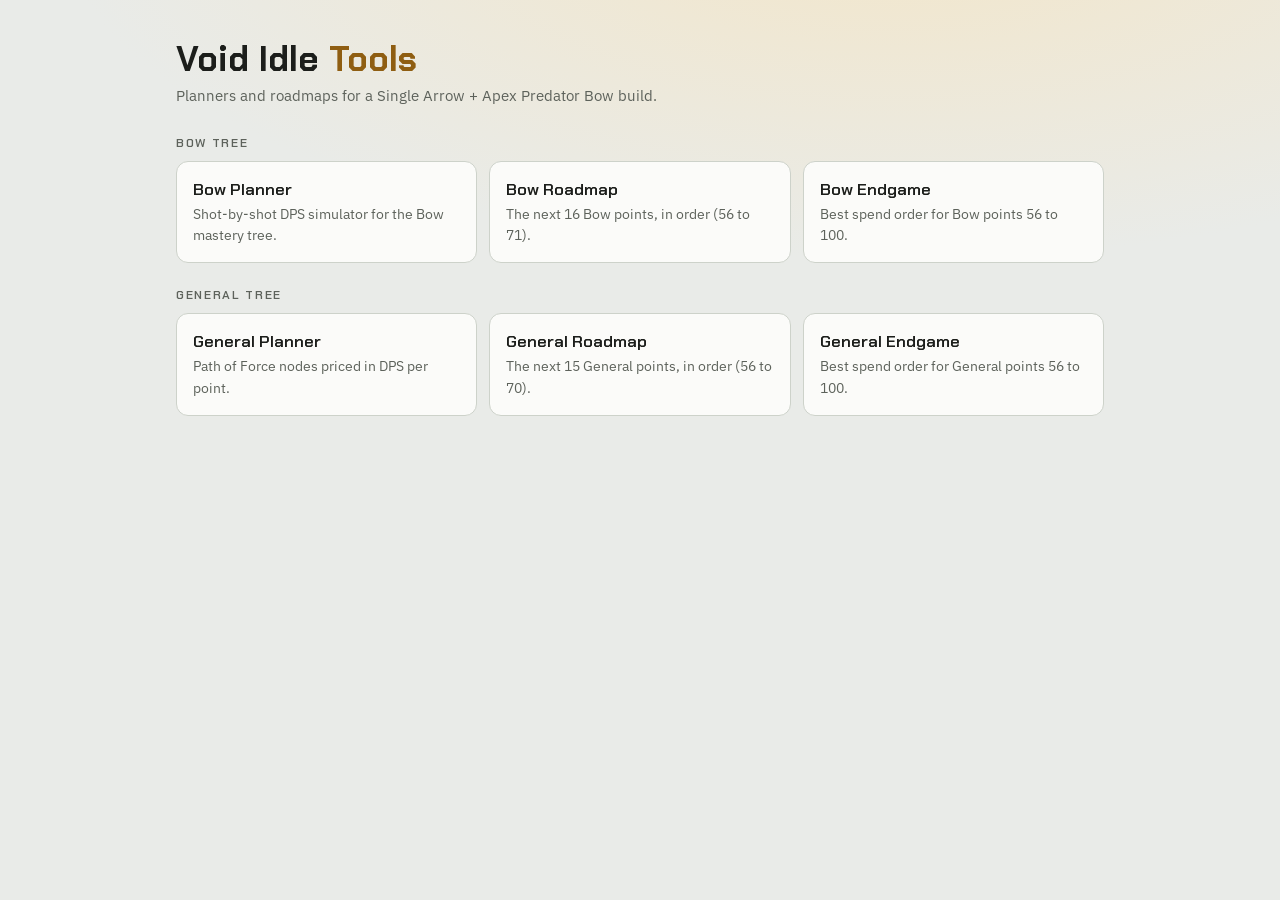
==== index.html @ 19aafc3f "Initial commit" ====
<!doctype html>
<html lang="en"><head><meta charset="utf-8"><meta name="viewport" content="width=device-width, initial-scale=1">
<title>Void Idle Tools</title><meta name="description" content="Bow and General planners and roadmaps for Void Idle.">
<link rel="preconnect" href="https://fonts.googleapis.com">
<link rel="stylesheet" href="https://fonts.googleapis.com/css2?family=Chakra+Petch:wght@500;600;700&family=IBM+Plex+Sans:wght@400;500;600&family=IBM+Plex+Mono:wght@400;500&display=swap">
<style>:root{
  --bg:#121315; --bg2:#17191c; --panel:#1b1e22; --panel2:#262a30; --ink:#ebe6dc; --muted:#9a968c; --line:#30343a;
  --accent:#d6a24a; --accent-soft:#3a2f1c; --accent-ink:#1b1408; --accent-line:#8a6a32;
  --gain:#7cc7a4; --venom:#b897ee; --ability:#6fa8dc; --danger:#ef8b80; --good:#7fd49b;
  --f-display:"Chakra Petch", "Segoe UI", system-ui, sans-serif;
  --f-body:"IBM Plex Sans", system-ui, -apple-system, sans-serif;
  --f-mono:"IBM Plex Mono", ui-monospace, Menlo, Consolas, monospace;
  color-scheme:dark;
}
@media (prefers-color-scheme: light){:root:not([data-theme="dark"]){
  --bg:#e9ebe8; --bg2:#f1f2ef; --panel:#fbfbf9; --panel2:#e3e6e1; --ink:#1c1e1b; --muted:#5d625b; --line:#cdd2ca;
  --accent:#8f5e12; --accent-soft:#f3e6c9; --accent-ink:#ffffff; --accent-line:#c79b55;
  --gain:#1d7a57; --venom:#6f45ad; --ability:#2f6aa3; --danger:#b3261e; --good:#1c7a48; color-scheme:light}}
:root[data-theme="light"]{
  --bg:#e9ebe8; --bg2:#f1f2ef; --panel:#fbfbf9; --panel2:#e3e6e1; --ink:#1c1e1b; --muted:#5d625b; --line:#cdd2ca;
  --accent:#8f5e12; --accent-soft:#f3e6c9; --accent-ink:#ffffff; --accent-line:#c79b55;
  --gain:#1d7a57; --venom:#6f45ad; --ability:#2f6aa3; --danger:#b3261e; --good:#1c7a48; color-scheme:light}
*{box-sizing:border-box}body{margin:0;background:var(--bg);background-image:radial-gradient(1200px 500px at 70% -10%,var(--accent-soft),transparent 70%);background-repeat:no-repeat;color:var(--ink);font:15px/1.5 var(--f-body);min-height:100vh}
.wrap{max-width:960px;margin:0 auto;padding:40px 16px}h1{font:700 2.2rem/1.1 var(--f-display);margin:0}h1 span{color:var(--accent)}
.sub{color:var(--muted);margin:6px 0 28px}h2{font:600 .75rem var(--f-display);letter-spacing:.14em;text-transform:uppercase;color:var(--muted);margin:24px 0 10px}
.grid{display:grid;grid-template-columns:repeat(auto-fill,minmax(260px,1fr));gap:12px}
.card{display:flex;flex-direction:column;gap:4px;padding:16px;border:1px solid var(--line);border-radius:12px;background:var(--panel);color:inherit;text-decoration:none}
.card:hover{border-color:var(--accent)}.card .t{font:600 1.05rem var(--f-display)}.card .d{color:var(--muted);font-size:.88rem}
</style></head><body><div class="wrap"><h1>Void Idle <span>Tools</span></h1><p class="sub">Planners and roadmaps for a Single Arrow + Apex Predator Bow build.</p>
<h2>Bow tree</h2><div class="grid"><a class="card" href="/bow-planner"><span class="t">Bow Planner</span><span class="d">Shot-by-shot DPS simulator for the Bow mastery tree.</span></a><a class="card" href="/bow-roadmap"><span class="t">Bow Roadmap</span><span class="d">The next 16 Bow points, in order (56 to 71).</span></a><a class="card" href="/bow-endgame"><span class="t">Bow Endgame</span><span class="d">Best spend order for Bow points 56 to 100.</span></a></div>
<h2>General tree</h2><div class="grid"><a class="card" href="/general-planner"><span class="t">General Planner</span><span class="d">Path of Force nodes priced in DPS per point.</span></a><a class="card" href="/general-roadmap"><span class="t">General Roadmap</span><span class="d">The next 15 General points, in order (56 to 70).</span></a><a class="card" href="/general-endgame"><span class="t">General Endgame</span><span class="d">Best spend order for General points 56 to 100.</span></a></div></div></body></html>
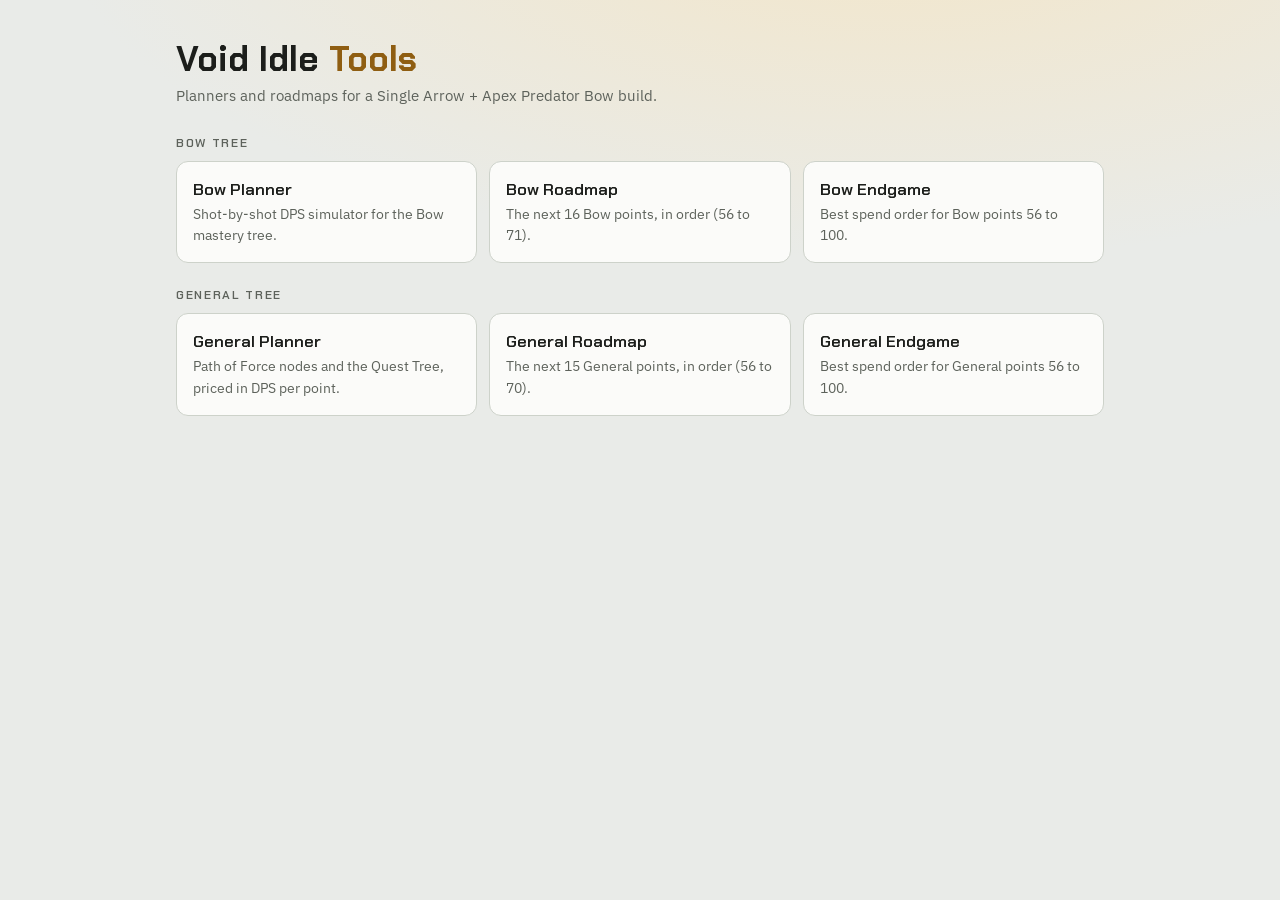
==== commit dcd0ddf8: "Update files" ====
--- a/index.html
+++ b/index.html
@@ -28,4 +28,4 @@
 .card:hover{border-color:var(--accent)}.card .t{font:600 1.05rem var(--f-display)}.card .d{color:var(--muted);font-size:.88rem}
 </style></head><body><div class="wrap"><h1>Void Idle <span>Tools</span></h1><p class="sub">Planners and roadmaps for a Single Arrow + Apex Predator Bow build.</p>
 <h2>Bow tree</h2><div class="grid"><a class="card" href="/bow-planner"><span class="t">Bow Planner</span><span class="d">Shot-by-shot DPS simulator for the Bow mastery tree.</span></a><a class="card" href="/bow-roadmap"><span class="t">Bow Roadmap</span><span class="d">The next 16 Bow points, in order (56 to 71).</span></a><a class="card" href="/bow-endgame"><span class="t">Bow Endgame</span><span class="d">Best spend order for Bow points 56 to 100.</span></a></div>
-<h2>General tree</h2><div class="grid"><a class="card" href="/general-planner"><span class="t">General Planner</span><span class="d">Path of Force nodes priced in DPS per point.</span></a><a class="card" href="/general-roadmap"><span class="t">General Roadmap</span><span class="d">The next 15 General points, in order (56 to 70).</span></a><a class="card" href="/general-endgame"><span class="t">General Endgame</span><span class="d">Best spend order for General points 56 to 100.</span></a></div></div></body></html>
+<h2>General tree</h2><div class="grid"><a class="card" href="/general-planner"><span class="t">General Planner</span><span class="d">Path of Force nodes and the Quest Tree, priced in DPS per point.</span></a><a class="card" href="/general-roadmap"><span class="t">General Roadmap</span><span class="d">The next 15 General points, in order (56 to 70).</span></a><a class="card" href="/general-endgame"><span class="t">General Endgame</span><span class="d">Best spend order for General points 56 to 100.</span></a></div></div></body></html>
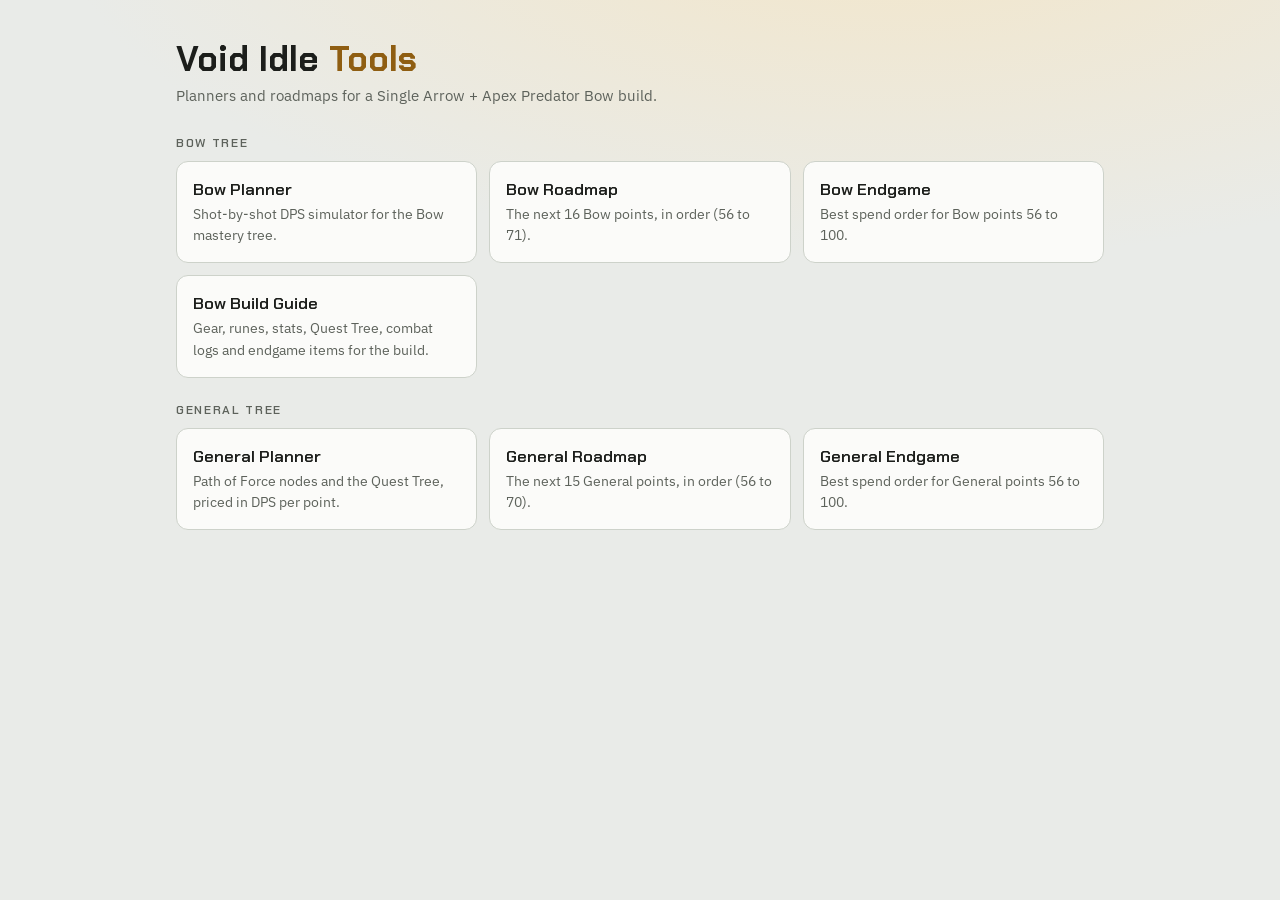
==== commit fb5490f3: "Add bow-build.html and update files" ====
--- a/index.html
+++ b/index.html
@@ -27,5 +27,5 @@
 .card{display:flex;flex-direction:column;gap:4px;padding:16px;border:1px solid var(--line);border-radius:12px;background:var(--panel);color:inherit;text-decoration:none}
 .card:hover{border-color:var(--accent)}.card .t{font:600 1.05rem var(--f-display)}.card .d{color:var(--muted);font-size:.88rem}
 </style></head><body><div class="wrap"><h1>Void Idle <span>Tools</span></h1><p class="sub">Planners and roadmaps for a Single Arrow + Apex Predator Bow build.</p>
-<h2>Bow tree</h2><div class="grid"><a class="card" href="/bow-planner"><span class="t">Bow Planner</span><span class="d">Shot-by-shot DPS simulator for the Bow mastery tree.</span></a><a class="card" href="/bow-roadmap"><span class="t">Bow Roadmap</span><span class="d">The next 16 Bow points, in order (56 to 71).</span></a><a class="card" href="/bow-endgame"><span class="t">Bow Endgame</span><span class="d">Best spend order for Bow points 56 to 100.</span></a></div>
+<h2>Bow tree</h2><div class="grid"><a class="card" href="/bow-planner"><span class="t">Bow Planner</span><span class="d">Shot-by-shot DPS simulator for the Bow mastery tree.</span></a><a class="card" href="/bow-roadmap"><span class="t">Bow Roadmap</span><span class="d">The next 16 Bow points, in order (56 to 71).</span></a><a class="card" href="/bow-endgame"><span class="t">Bow Endgame</span><span class="d">Best spend order for Bow points 56 to 100.</span></a><a class="card" href="/bow-build"><span class="t">Bow Build Guide</span><span class="d">Gear, runes, stats, Quest Tree, combat logs and endgame items for the build.</span></a></div>
 <h2>General tree</h2><div class="grid"><a class="card" href="/general-planner"><span class="t">General Planner</span><span class="d">Path of Force nodes and the Quest Tree, priced in DPS per point.</span></a><a class="card" href="/general-roadmap"><span class="t">General Roadmap</span><span class="d">The next 15 General points, in order (56 to 70).</span></a><a class="card" href="/general-endgame"><span class="t">General Endgame</span><span class="d">Best spend order for General points 56 to 100.</span></a></div></div></body></html>
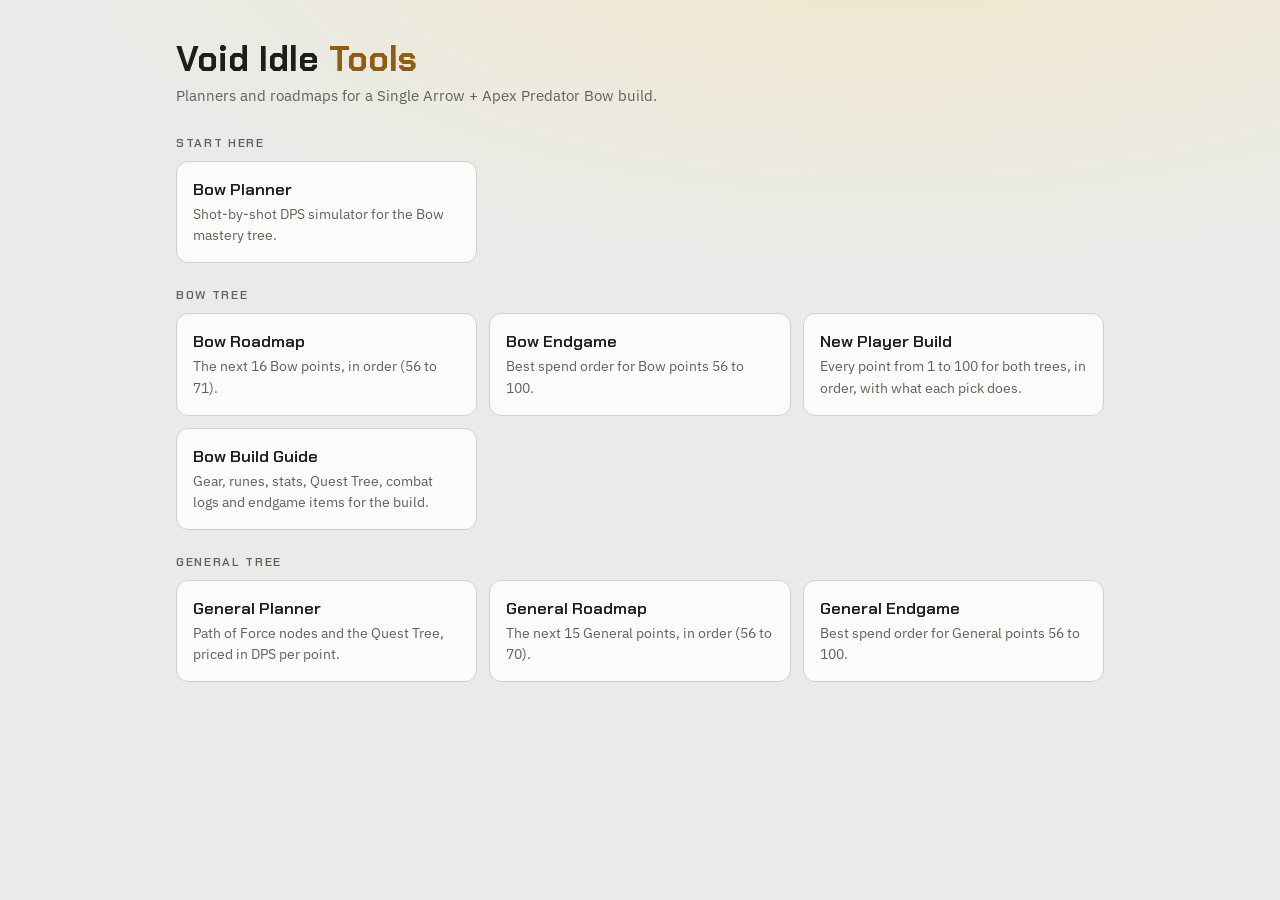
==== commit ac0f072f: "Add new-player.html and update files" ====
--- a/index.html
+++ b/index.html
@@ -27,5 +27,6 @@
 .card{display:flex;flex-direction:column;gap:4px;padding:16px;border:1px solid var(--line);border-radius:12px;background:var(--panel);color:inherit;text-decoration:none}
 .card:hover{border-color:var(--accent)}.card .t{font:600 1.05rem var(--f-display)}.card .d{color:var(--muted);font-size:.88rem}
 </style></head><body><div class="wrap"><h1>Void Idle <span>Tools</span></h1><p class="sub">Planners and roadmaps for a Single Arrow + Apex Predator Bow build.</p>
-<h2>Bow tree</h2><div class="grid"><a class="card" href="/bow-planner"><span class="t">Bow Planner</span><span class="d">Shot-by-shot DPS simulator for the Bow mastery tree.</span></a><a class="card" href="/bow-roadmap"><span class="t">Bow Roadmap</span><span class="d">The next 16 Bow points, in order (56 to 71).</span></a><a class="card" href="/bow-endgame"><span class="t">Bow Endgame</span><span class="d">Best spend order for Bow points 56 to 100.</span></a><a class="card" href="/bow-build"><span class="t">Bow Build Guide</span><span class="d">Gear, runes, stats, Quest Tree, combat logs and endgame items for the build.</span></a></div>
+<h2>Start here</h2><div class="grid"><a class="card" href="/bow-planner"><span class="t">Bow Planner</span><span class="d">Shot-by-shot DPS simulator for the Bow mastery tree.</span></a></div>
+<h2>Bow tree</h2><div class="grid"><a class="card" href="/bow-roadmap"><span class="t">Bow Roadmap</span><span class="d">The next 16 Bow points, in order (56 to 71).</span></a><a class="card" href="/bow-endgame"><span class="t">Bow Endgame</span><span class="d">Best spend order for Bow points 56 to 100.</span></a><a class="card" href="/new-player"><span class="t">New Player Build</span><span class="d">Every point from 1 to 100 for both trees, in order, with what each pick does.</span></a><a class="card" href="/bow-build"><span class="t">Bow Build Guide</span><span class="d">Gear, runes, stats, Quest Tree, combat logs and endgame items for the build.</span></a></div>
 <h2>General tree</h2><div class="grid"><a class="card" href="/general-planner"><span class="t">General Planner</span><span class="d">Path of Force nodes and the Quest Tree, priced in DPS per point.</span></a><a class="card" href="/general-roadmap"><span class="t">General Roadmap</span><span class="d">The next 15 General points, in order (56 to 70).</span></a><a class="card" href="/general-endgame"><span class="t">General Endgame</span><span class="d">Best spend order for General points 56 to 100.</span></a></div></div></body></html>
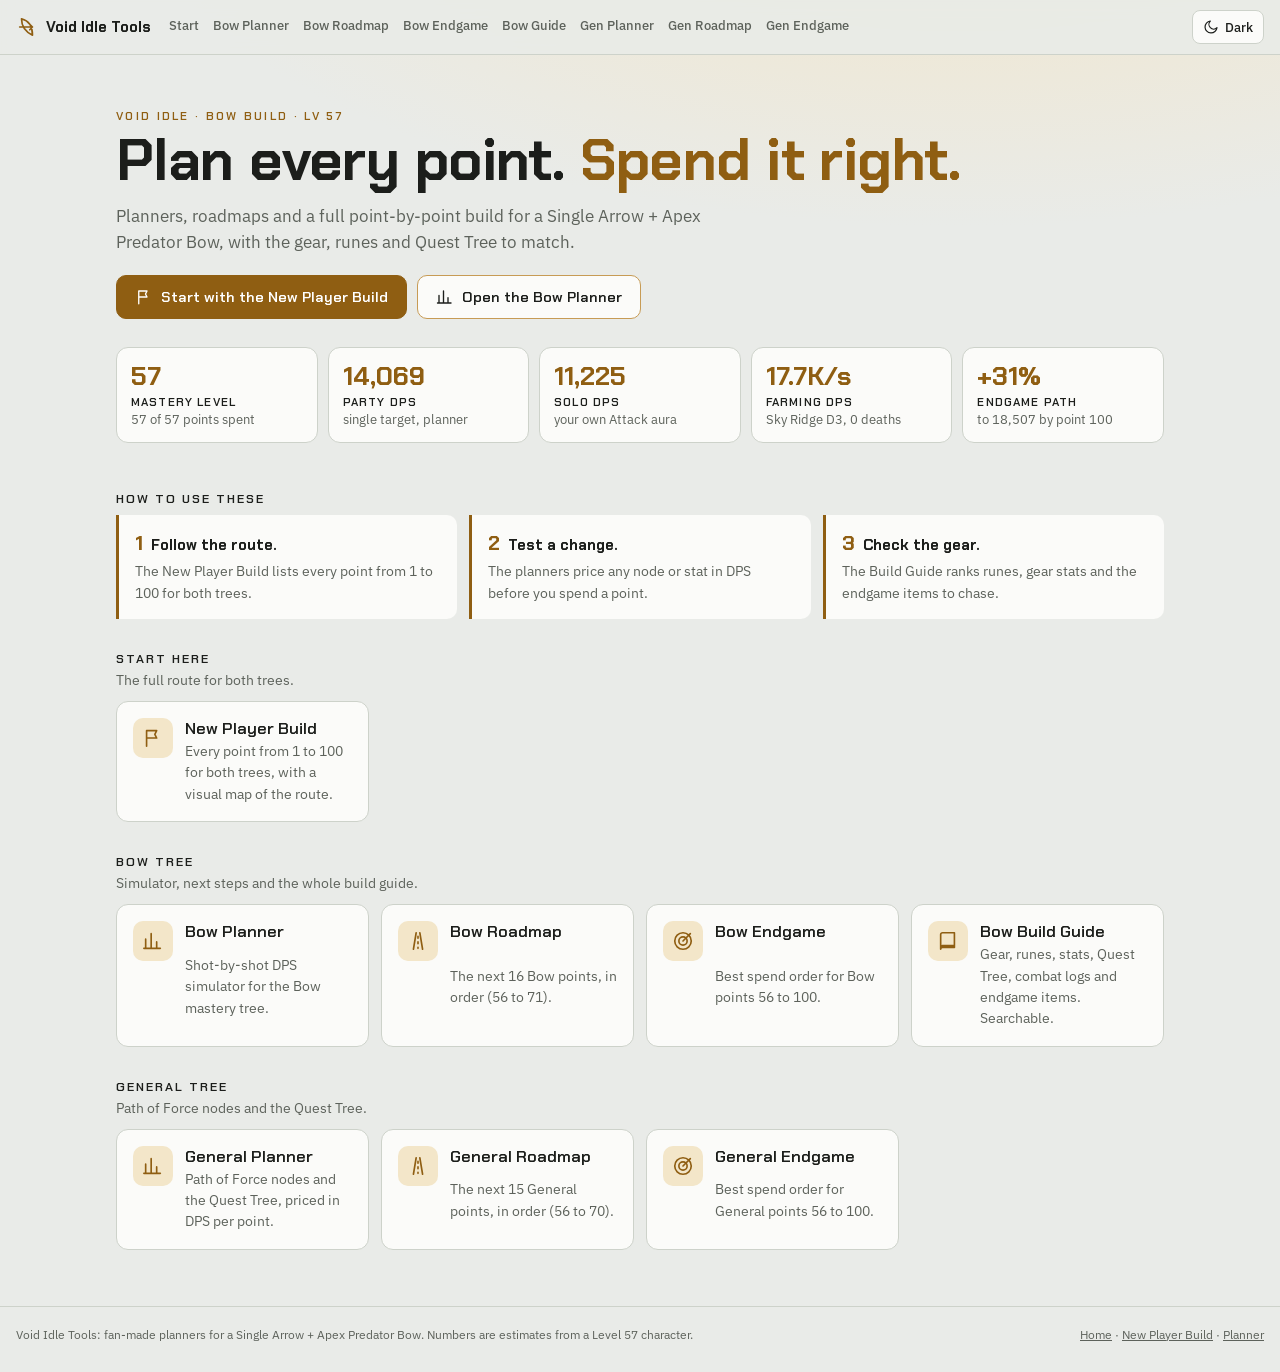
==== commit dd83d046: "Add site.css, site.js and update files" ====
--- a/index.html
+++ b/index.html
@@ -1,6 +1,7 @@
 <!doctype html>
 <html lang="en"><head><meta charset="utf-8"><meta name="viewport" content="width=device-width, initial-scale=1">
-<title>Void Idle Tools</title><meta name="description" content="Bow and General planners and roadmaps for Void Idle.">
+<title>Void Idle Tools</title><meta name="description" content="Planners, roadmaps and a full point-by-point build guide for Void Idle.">
+<meta name="theme-color" content="#121315">
 <link rel="preconnect" href="https://fonts.googleapis.com">
 <link rel="stylesheet" href="https://fonts.googleapis.com/css2?family=Chakra+Petch:wght@500;600;700&family=IBM+Plex+Sans:wght@400;500;600&family=IBM+Plex+Mono:wght@400;500&display=swap">
 <style>:root{
@@ -20,13 +21,32 @@
   --bg:#e9ebe8; --bg2:#f1f2ef; --panel:#fbfbf9; --panel2:#e3e6e1; --ink:#1c1e1b; --muted:#5d625b; --line:#cdd2ca;
   --accent:#8f5e12; --accent-soft:#f3e6c9; --accent-ink:#ffffff; --accent-line:#c79b55;
   --gain:#1d7a57; --venom:#6f45ad; --ability:#2f6aa3; --danger:#b3261e; --good:#1c7a48; color-scheme:light}
-*{box-sizing:border-box}body{margin:0;background:var(--bg);background-image:radial-gradient(1200px 500px at 70% -10%,var(--accent-soft),transparent 70%);background-repeat:no-repeat;color:var(--ink);font:15px/1.5 var(--f-body);min-height:100vh}
-.wrap{max-width:960px;margin:0 auto;padding:40px 16px}h1{font:700 2.2rem/1.1 var(--f-display);margin:0}h1 span{color:var(--accent)}
-.sub{color:var(--muted);margin:6px 0 28px}h2{font:600 .75rem var(--f-display);letter-spacing:.14em;text-transform:uppercase;color:var(--muted);margin:24px 0 10px}
-.grid{display:grid;grid-template-columns:repeat(auto-fill,minmax(260px,1fr));gap:12px}
-.card{display:flex;flex-direction:column;gap:4px;padding:16px;border:1px solid var(--line);border-radius:12px;background:var(--panel);color:inherit;text-decoration:none}
-.card:hover{border-color:var(--accent)}.card .t{font:600 1.05rem var(--f-display)}.card .d{color:var(--muted);font-size:.88rem}
-</style></head><body><div class="wrap"><h1>Void Idle <span>Tools</span></h1><p class="sub">Planners and roadmaps for a Single Arrow + Apex Predator Bow build.</p>
-<h2>Start here</h2><div class="grid"><a class="card" href="/bow-planner"><span class="t">Bow Planner</span><span class="d">Shot-by-shot DPS simulator for the Bow mastery tree.</span></a></div>
-<h2>Bow tree</h2><div class="grid"><a class="card" href="/bow-roadmap"><span class="t">Bow Roadmap</span><span class="d">The next 16 Bow points, in order (56 to 71).</span></a><a class="card" href="/bow-endgame"><span class="t">Bow Endgame</span><span class="d">Best spend order for Bow points 56 to 100.</span></a><a class="card" href="/new-player"><span class="t">New Player Build</span><span class="d">Every point from 1 to 100 for both trees, in order, with what each pick does.</span></a><a class="card" href="/bow-build"><span class="t">Bow Build Guide</span><span class="d">Gear, runes, stats, Quest Tree, combat logs and endgame items for the build.</span></a></div>
-<h2>General tree</h2><div class="grid"><a class="card" href="/general-planner"><span class="t">General Planner</span><span class="d">Path of Force nodes and the Quest Tree, priced in DPS per point.</span></a><a class="card" href="/general-roadmap"><span class="t">General Roadmap</span><span class="d">The next 15 General points, in order (56 to 70).</span></a><a class="card" href="/general-endgame"><span class="t">General Endgame</span><span class="d">Best spend order for General points 56 to 100.</span></a></div></div></body></html>
+*{box-sizing:border-box}body{margin:0;background:var(--bg);background-image:radial-gradient(1200px 520px at 75% -10%,var(--accent-soft),transparent 70%);background-repeat:no-repeat;color:var(--ink);font:15px/1.55 var(--f-body);min-height:100vh}
+.wrap{max-width:1080px;margin:0 auto;padding:36px 16px 24px}
+.hero{padding:18px 0 8px}.eyebrow{font:600 .72rem var(--f-display);letter-spacing:.2em;text-transform:uppercase;color:var(--accent)}
+h1{font:700 clamp(2.2rem,6vw,3.6rem)/1.02 var(--f-display);margin:8px 0 12px;letter-spacing:-.01em}h1 span{color:var(--accent)}
+.lead{color:var(--muted);max-width:60ch;font-size:1.05rem;margin:0 0 20px}
+.cta{display:flex;flex-wrap:wrap;gap:10px}.btn{display:inline-flex;align-items:center;gap:8px;padding:11px 18px;border-radius:10px;font:600 .92rem var(--f-display);text-decoration:none;border:1px solid var(--accent-line)}
+.btn.p{background:var(--accent);color:var(--accent-ink);border-color:var(--accent)}.btn.s{background:var(--panel);color:var(--ink)}.btn:hover{filter:brightness(1.08)}.btn svg{width:18px;height:18px}
+.strip{display:grid;grid-template-columns:repeat(auto-fit,minmax(150px,1fr));gap:10px;margin:28px 0 8px}
+.tile{padding:14px 14px 12px;border:1px solid var(--line);border-radius:12px;background:var(--panel)}
+.tile .v{font:700 1.65rem/1.1 var(--f-display);color:var(--accent)}.tile .k{font:600 .72rem var(--f-display);letter-spacing:.1em;text-transform:uppercase;margin-top:4px}.tile .d{color:var(--muted);font-size:.8rem}
+h2{font:600 .78rem var(--f-display);letter-spacing:.16em;text-transform:uppercase;color:var(--ink);margin:32px 0 2px}
+.gs{color:var(--muted);margin:0 0 10px;font-size:.9rem}
+.grid{display:grid;grid-template-columns:repeat(auto-fill,minmax(250px,1fr));gap:12px}
+.card{display:grid;grid-template-columns:40px 1fr;grid-template-areas:"i t" "i d";column-gap:12px;row-gap:2px;padding:16px;border:1px solid var(--line);border-radius:12px;background:var(--panel);color:inherit;text-decoration:none;transition:transform .15s,border-color .15s}
+.card:hover{border-color:var(--accent);transform:translateY(-2px)}.card .ic{grid-area:i;width:40px;height:40px;border-radius:10px;background:var(--accent-soft);color:var(--accent);display:grid;place-items:center}
+.card .ic svg{width:22px;height:22px}.card .t{grid-area:t;font:600 1.02rem var(--f-display)}.card .d{grid-area:d;color:var(--muted);font-size:.86rem}
+.steps{display:grid;grid-template-columns:repeat(auto-fit,minmax(220px,1fr));gap:12px;counter-reset:s;margin-top:8px}
+.step{counter-increment:s;padding:14px 16px;border-left:3px solid var(--accent);background:var(--panel);border-radius:0 10px 10px 0}
+.step::before{content:counter(s);font:700 1.3rem var(--f-display);color:var(--accent);margin-right:8px}.step b{font-family:var(--f-display)}.step p{margin:4px 0 0;color:var(--muted);font-size:.88rem}
+@media (prefers-reduced-motion:reduce){.card{transition:none}}
+</style><link rel="stylesheet" href="site.css"></head><body>
+<header class="siteHdr"><div class="in"><a class="brand" href="/"><svg viewBox="0 0 24 24" fill="none" stroke="currentColor" stroke-width="1.8" stroke-linecap="round" stroke-linejoin="round" aria-hidden="true"><path d="M6 3c8 2 12 8 12 18M6 3c0 8 4 14 12 18M4 12h14m-3-3 3 3-3 3"/></svg> Void Idle Tools</a><nav aria-label="Site"><a href="/new-player">Start</a><a href="/bow-planner">Bow Planner</a><a href="/bow-roadmap">Bow Roadmap</a><a href="/bow-endgame">Bow Endgame</a><a href="/bow-build">Bow Guide</a><a href="/general-planner">Gen Planner</a><a href="/general-roadmap">Gen Roadmap</a><a href="/general-endgame">Gen Endgame</a></nav><div class="tools"><button type="button" class="sbtn" data-themebtn aria-label="Switch theme"><svg viewBox="0 0 24 24" fill="none" stroke="currentColor" stroke-width="1.8" stroke-linecap="round" stroke-linejoin="round" aria-hidden="true"><path d="M21 13A9 9 0 1 1 11 3a7 7 0 0 0 10 10z"/></svg><span class="lbl">Light</span></button></div></div></header>
+<main class="wrap"><section class="hero"><div class="eyebrow">Void Idle · Bow build · Lv 57</div><h1>Plan every point. <span>Spend it right.</span></h1>
+<p class="lead">Planners, roadmaps and a full point-by-point build for a Single Arrow + Apex Predator Bow, with the gear, runes and Quest Tree to match.</p>
+<div class="cta"><a class="btn p" href="/new-player"><svg viewBox="0 0 24 24" fill="none" stroke="currentColor" stroke-width="1.8" stroke-linecap="round" stroke-linejoin="round" aria-hidden="true"><path d="M5 21V4m0 0h11l-2 4 2 4H5"/></svg> Start with the New Player Build</a><a class="btn s" href="/bow-planner"><svg viewBox="0 0 24 24" fill="none" stroke="currentColor" stroke-width="1.8" stroke-linecap="round" stroke-linejoin="round" aria-hidden="true"><path d="M4 20V10m6 10V4m6 16v-7m4 7H2"/></svg> Open the Bow Planner</a></div>
+<div class="strip" aria-label="Current build at a glance"><div class="tile"><div class="v">57</div><div class="k">Mastery level</div><div class="d">57 of 57 points spent</div></div><div class="tile"><div class="v">14,069</div><div class="k">Party DPS</div><div class="d">single target, planner</div></div><div class="tile"><div class="v">11,225</div><div class="k">Solo DPS</div><div class="d">your own Attack aura</div></div><div class="tile"><div class="v">17.7K/s</div><div class="k">Farming DPS</div><div class="d">Sky Ridge D3, 0 deaths</div></div><div class="tile"><div class="v">+31%</div><div class="k">Endgame path</div><div class="d">to 18,507 by point 100</div></div></div></section>
+<h2>How to use these</h2><div class="steps"><div class="step"><b>Follow the route.</b><p>The New Player Build lists every point from 1 to 100 for both trees.</p></div><div class="step"><b>Test a change.</b><p>The planners price any node or stat in DPS before you spend a point.</p></div><div class="step"><b>Check the gear.</b><p>The Build Guide ranks runes, gear stats and the endgame items to chase.</p></div></div>
+<h2>Start here</h2><p class="gs">The full route for both trees.</p><div class="grid"><a class="card" href="/new-player"><span class="ic"><svg viewBox="0 0 24 24" fill="none" stroke="currentColor" stroke-width="1.8" stroke-linecap="round" stroke-linejoin="round" aria-hidden="true"><path d="M5 21V4m0 0h11l-2 4 2 4H5"/></svg></span><span class="t">New Player Build</span><span class="d">Every point from 1 to 100 for both trees, with a visual map of the route.</span></a></div><h2>Bow tree</h2><p class="gs">Simulator, next steps and the whole build guide.</p><div class="grid"><a class="card" href="/bow-planner"><span class="ic"><svg viewBox="0 0 24 24" fill="none" stroke="currentColor" stroke-width="1.8" stroke-linecap="round" stroke-linejoin="round" aria-hidden="true"><path d="M4 20V10m6 10V4m6 16v-7m4 7H2"/></svg></span><span class="t">Bow Planner</span><span class="d">Shot-by-shot DPS simulator for the Bow mastery tree.</span></a><a class="card" href="/bow-roadmap"><span class="ic"><svg viewBox="0 0 24 24" fill="none" stroke="currentColor" stroke-width="1.8" stroke-linecap="round" stroke-linejoin="round" aria-hidden="true"><path d="M7 21 10 3m7 18L14 3M12 7v2m0 4v2m0 4v1"/></svg></span><span class="t">Bow Roadmap</span><span class="d">The next 16 Bow points, in order (56 to 71).</span></a><a class="card" href="/bow-endgame"><span class="ic"><svg viewBox="0 0 24 24" fill="none" stroke="currentColor" stroke-width="1.8" stroke-linecap="round" stroke-linejoin="round" aria-hidden="true"><circle cx="12" cy="12" r="9"/><circle cx="12" cy="12" r="4.5"/><path d="M12 12 20 4"/></svg></span><span class="t">Bow Endgame</span><span class="d">Best spend order for Bow points 56 to 100.</span></a><a class="card" href="/bow-build"><span class="ic"><svg viewBox="0 0 24 24" fill="none" stroke="currentColor" stroke-width="1.8" stroke-linecap="round" stroke-linejoin="round" aria-hidden="true"><path d="M4 5a2 2 0 0 1 2-2h13v16H6a2 2 0 0 0-2 2zM4 19a2 2 0 0 1 2-2h13"/></svg></span><span class="t">Bow Build Guide</span><span class="d">Gear, runes, stats, Quest Tree, combat logs and endgame items. Searchable.</span></a></div><h2>General tree</h2><p class="gs">Path of Force nodes and the Quest Tree.</p><div class="grid"><a class="card" href="/general-planner"><span class="ic"><svg viewBox="0 0 24 24" fill="none" stroke="currentColor" stroke-width="1.8" stroke-linecap="round" stroke-linejoin="round" aria-hidden="true"><path d="M4 20V10m6 10V4m6 16v-7m4 7H2"/></svg></span><span class="t">General Planner</span><span class="d">Path of Force nodes and the Quest Tree, priced in DPS per point.</span></a><a class="card" href="/general-roadmap"><span class="ic"><svg viewBox="0 0 24 24" fill="none" stroke="currentColor" stroke-width="1.8" stroke-linecap="round" stroke-linejoin="round" aria-hidden="true"><path d="M7 21 10 3m7 18L14 3M12 7v2m0 4v2m0 4v1"/></svg></span><span class="t">General Roadmap</span><span class="d">The next 15 General points, in order (56 to 70).</span></a><a class="card" href="/general-endgame"><span class="ic"><svg viewBox="0 0 24 24" fill="none" stroke="currentColor" stroke-width="1.8" stroke-linecap="round" stroke-linejoin="round" aria-hidden="true"><circle cx="12" cy="12" r="9"/><circle cx="12" cy="12" r="4.5"/><path d="M12 12 20 4"/></svg></span><span class="t">General Endgame</span><span class="d">Best spend order for General points 56 to 100.</span></a></div>
+</main><footer class="siteFtr"><span>Void Idle Tools: fan-made planners for a Single Arrow + Apex Predator Bow. Numbers are estimates from a Level 57 character.</span><span><a href="/">Home</a> · <a href="/new-player">New Player Build</a> · <a href="/bow-planner">Planner</a></span></footer> <div class="sdrawer" id="sdrawer" role="dialog" aria-modal="true" aria-label="All pages"><div class="sheet"><a href="/">Home</a><h3>Start here</h3><a href="/new-player">New Player Build</a><h3>Bow tree</h3><a href="/bow-planner">Bow Planner</a><a href="/bow-roadmap">Bow Roadmap</a><a href="/bow-endgame">Bow Endgame</a><a href="/bow-build">Bow Build Guide</a><h3>General tree</h3><a href="/general-planner">General Planner</a><a href="/general-roadmap">General Roadmap</a><a href="/general-endgame">General Endgame</a><h3>Display</h3><a href="#" data-themebtn onclick="return false">Switch light or dark theme</a></div></div> <nav class="bnav" aria-label="Quick links"><a href="/" aria-current="page"><svg viewBox="0 0 24 24" fill="none" stroke="currentColor" stroke-width="1.8" stroke-linecap="round" stroke-linejoin="round" aria-hidden="true"><path d="M3 11 12 3l9 8M5 10v10h5v-6h4v6h5V10"/></svg><span>Home</span></a><a href="/new-player"><svg viewBox="0 0 24 24" fill="none" stroke="currentColor" stroke-width="1.8" stroke-linecap="round" stroke-linejoin="round" aria-hidden="true"><path d="M5 21V4m0 0h11l-2 4 2 4H5"/></svg><span>Start</span></a><a href="/bow-planner"><svg viewBox="0 0 24 24" fill="none" stroke="currentColor" stroke-width="1.8" stroke-linecap="round" stroke-linejoin="round" aria-hidden="true"><path d="M4 20V10m6 10V4m6 16v-7m4 7H2"/></svg><span>Planner</span></a><a href="/bow-build"><svg viewBox="0 0 24 24" fill="none" stroke="currentColor" stroke-width="1.8" stroke-linecap="round" stroke-linejoin="round" aria-hidden="true"><path d="M4 5a2 2 0 0 1 2-2h13v16H6a2 2 0 0 0-2 2zM4 19a2 2 0 0 1 2-2h13"/></svg><span>Guide</span></a><button type="button" data-menu aria-label="All pages"><svg viewBox="0 0 24 24" fill="none" stroke="currentColor" stroke-width="1.8" stroke-linecap="round" stroke-linejoin="round" aria-hidden="true"><path d="M4 6h16M4 12h16M4 18h16"/></svg><span>Menu</span></button></nav><script src="site.js" defer></script></body></html>
--- a/site.css
+++ b/site.css
@@ -0,0 +1,64 @@
+/* Shared chrome for Void Idle Tools. Uses the page's own colour tokens. */
+.siteHdr{position:relative;z-index:30;border-bottom:1px solid var(--line);background:color-mix(in srgb,var(--bg) 88%,transparent);backdrop-filter:blur(8px)}
+.siteHdr .in{display:flex;align-items:center;gap:6px 18px;max-width:1280px;margin:0 auto;padding:10px 16px;font:500 .82rem/1.3 var(--f-body,system-ui)}
+.siteHdr .brand{display:flex;align-items:center;gap:8px;font:700 .95rem var(--f-display,system-ui);color:var(--ink);text-decoration:none;white-space:nowrap}
+.siteHdr .brand svg{width:22px;height:22px;color:var(--accent)}
+.siteHdr nav{display:flex;flex-wrap:wrap;gap:4px 14px;flex:1}
+.siteHdr nav a{color:var(--muted);text-decoration:none;padding:4px 0;border-bottom:2px solid transparent}
+.siteHdr nav a:hover{color:var(--ink)}
+.siteHdr nav a[aria-current]{color:var(--accent);border-color:var(--accent)}
+.siteHdr .tools{display:flex;gap:6px;margin-left:auto}
+.sbtn{display:inline-flex;align-items:center;justify-content:center;gap:6px;min-width:34px;height:34px;padding:0 10px;border:1px solid var(--line);border-radius:8px;background:var(--panel);color:var(--ink);font:500 .8rem var(--f-body,system-ui);cursor:pointer}
+.sbtn:hover{border-color:var(--accent);color:var(--accent)}
+.sbtn svg{width:16px;height:16px}
+.sbtn:focus-visible,.siteHdr a:focus-visible,.bnav a:focus-visible,.bnav button:focus-visible{outline:2px solid var(--accent);outline-offset:2px}
+.sdrawer{position:fixed;inset:0;z-index:60;display:none;background:rgb(0 0 0/.55)}
+.sdrawer.open{display:block}
+.sdrawer .sheet{position:absolute;left:0;right:0;bottom:0;max-height:85vh;overflow:auto;background:var(--panel);border-top:1px solid var(--accent-line,var(--line));border-radius:16px 16px 0 0;padding:18px 16px 28px}
+.sdrawer h3{font:600 .7rem var(--f-display,system-ui);letter-spacing:.14em;text-transform:uppercase;color:var(--muted);margin:14px 0 6px}
+.sdrawer a{display:block;padding:10px 12px;border-radius:8px;color:var(--ink);text-decoration:none;font:500 .95rem var(--f-body,system-ui)}
+.sdrawer a:hover,.sdrawer a[aria-current]{background:var(--panel2);color:var(--accent)}
+.bnav{display:none}
+.siteFtr{max-width:1280px;margin:32px auto 0;padding:18px 16px 28px;border-top:1px solid var(--line);color:var(--muted);font:400 .78rem/1.5 var(--f-body,system-ui);display:flex;flex-wrap:wrap;gap:6px 18px;justify-content:space-between}
+.siteFtr a{color:var(--muted)}
+.siteToast{position:fixed;left:50%;bottom:84px;transform:translateX(-50%) translateY(10px);opacity:0;pointer-events:none;background:var(--panel2);color:var(--ink);border:1px solid var(--accent-line,var(--line));border-radius:8px;padding:8px 14px;font:500 .85rem var(--f-body,system-ui);z-index:80;transition:.2s}
+.siteToast.show{opacity:1;transform:translateX(-50%)}
+@media (max-width:760px){
+  .siteHdr nav{display:none}
+  .bnav{display:grid;grid-template-columns:repeat(5,1fr);position:fixed;left:0;right:0;bottom:0;z-index:50;background:var(--panel);border-top:1px solid var(--line);padding-bottom:env(safe-area-inset-bottom,0)}
+  .bnav a,.bnav button{display:flex;flex-direction:column;align-items:center;gap:2px;padding:8px 2px 7px;background:none;border:0;color:var(--muted);font:500 .68rem var(--f-body,system-ui);text-decoration:none;cursor:pointer}
+  .bnav svg{width:20px;height:20px}
+  .bnav a[aria-current],.bnav a:hover,.bnav button:hover{color:var(--accent)}
+  body{padding-bottom:64px}
+  #toast{bottom:calc(76px + env(safe-area-inset-bottom,0px)) !important}
+}
+/* in-page tools (guide, new player) */
+.toc{position:sticky;top:0;z-index:20;background:var(--panel);flex-wrap:nowrap !important;overflow-x:auto;white-space:nowrap;scrollbar-width:thin}
+h2[id],h3[id]{scroll-margin-top:64px}
+.toc a.on{color:var(--accent);font-weight:600}
+@media (max-width:760px){.toc{flex-wrap:nowrap;overflow-x:auto;white-space:nowrap;scrollbar-width:thin}}
+.gsearch{display:flex;gap:8px;align-items:center;margin:12px 0 0;max-width:640px}
+.gsearch input{flex:1;height:38px;padding:0 12px;border:1px solid var(--line);border-radius:8px;background:var(--panel);color:var(--ink);font:400 .95rem var(--f-body,system-ui)}
+.gsearch input:focus{outline:2px solid var(--accent);outline-offset:1px}
+.gsearch .cnt{color:var(--muted);font-size:.8rem;white-space:nowrap}
+.tbar{display:flex;flex-wrap:wrap;gap:6px;margin:8px 0 -4px}
+.chip{border:1px solid var(--line);background:var(--panel);color:var(--muted);border-radius:999px;padding:4px 12px;font:500 .78rem var(--f-body,system-ui);cursor:pointer}
+.chip:hover{border-color:var(--accent);color:var(--ink)}
+.chip[aria-pressed="true"]{background:var(--accent);border-color:var(--accent);color:var(--accent-ink,#111)}
+th.sortable{cursor:pointer;user-select:none}
+th.sortable:hover{color:var(--accent)}
+th.sortable::after{content:"";display:inline-block;margin-left:6px;opacity:.5;font-size:.7em}
+th.sortable[data-dir="asc"]::after{content:"\25B2";opacity:1}
+th.sortable[data-dir="desc"]::after{content:"\25BC";opacity:1}
+tr.hide,li.hide,p.hide{display:none}
+h2:hover .anc,h3:hover .anc,.anc:focus{opacity:1}
+.anc{opacity:0;margin-left:8px;font-size:.8em;text-decoration:none;color:var(--muted);transition:.15s}
+@media (hover:none){.anc{opacity:.5}}
+@media print{
+  .siteHdr,.bnav,.siteFtr,.toc,.gsearch,.tbar,.sdrawer,.siteToast,.anc,#treeApp .ctl{display:none !important}
+  :root{--bg:#fff;--panel:#fff;--panel2:#f2f2f2;--ink:#111;--muted:#444;--line:#bbb;--accent:#7a4f08}
+  body{background:#fff !important;padding:0}
+  .tw{overflow:visible !important;border-color:#999}
+  tr{break-inside:avoid}h2,h3{break-after:avoid}
+  a{color:#000;text-decoration:underline}
+}
